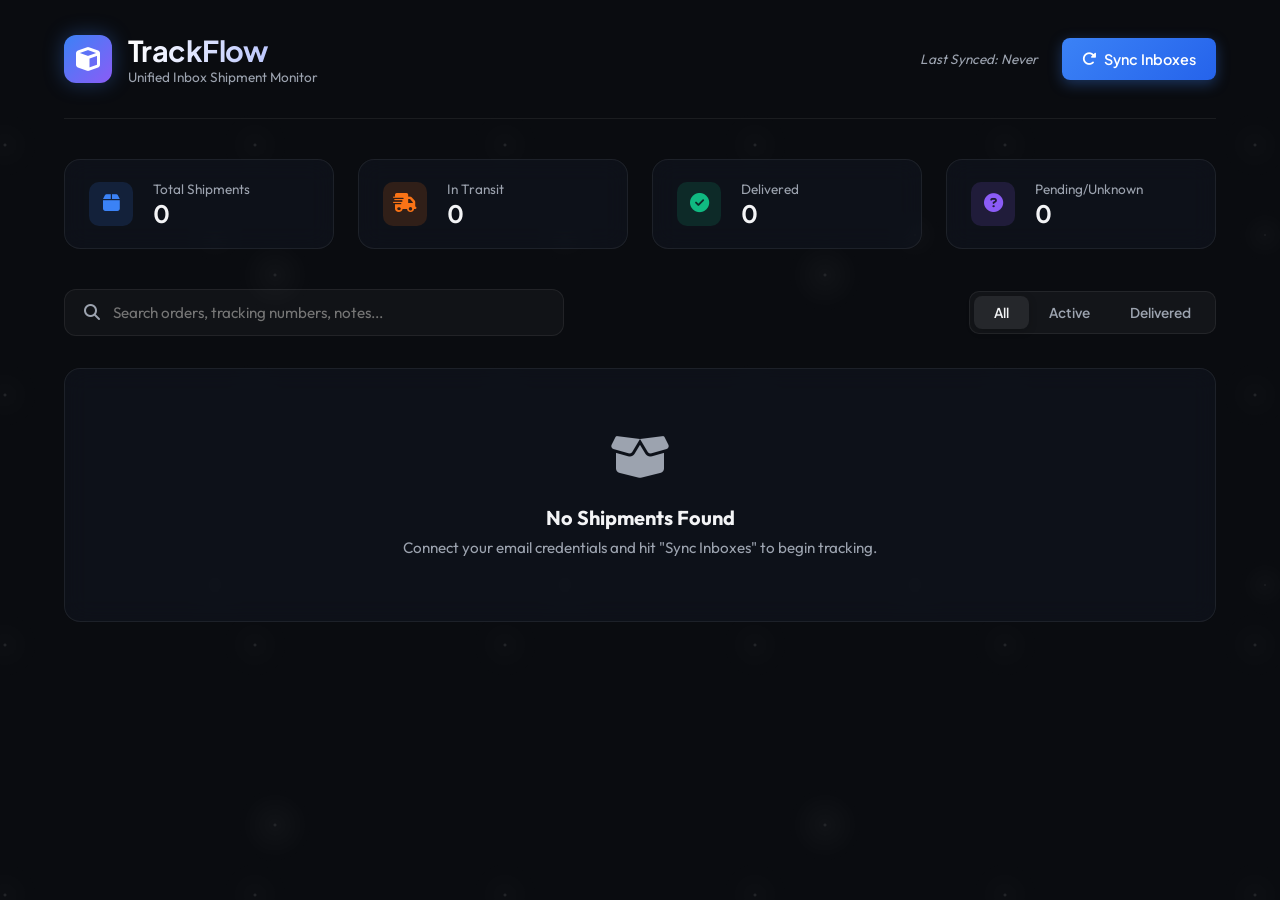
==== index.html @ 69790355 "Initial commit - TrackFlow shipment monitor" ====
<!DOCTYPE html>
<html lang="en">
<head>
    <meta charset="UTF-8">
    <meta name="viewport" content="width=device-width, initial-scale=1.0">
    <title>Shipment Status Tracker</title>
    <!-- Google Fonts -->
    <link rel="preconnect" href="https://fonts.googleapis.com">
    <link rel="preconnect" href="https://fonts.gstatic.com" crossorigin>
    <link href="https://fonts.googleapis.com/css2?family=Outfit:wght@300;400;500;600;700&family=Plus+Jakarta+Sans:wght@300;400;500;600;700&display=swap" rel="stylesheet">
    <!-- FontAwesome Icons -->
    <link rel="stylesheet" href="https://cdnjs.cloudflare.com/ajax/libs/font-awesome/6.4.0/css/all.min.css">
    <link rel="stylesheet" href="style.css">
</head>
<body>
    <div class="stars"></div>
    <div class="container">
        <!-- Header -->
        <header>
            <div class="logo-area">
                <div class="logo-icon"><i class="fa-solid fa-cube"></i></div>
                <div>
                    <h1>TrackFlow</h1>
                    <p class="subtitle">Unified Inbox Shipment Monitor</p>
                </div>
            </div>
            
            <div class="sync-controls">
                <span class="last-sync" id="last-sync-time">Last Synced: Never</span>
                <button id="btn-sync" class="btn btn-primary">
                    <i class="fa-solid fa-rotate-right" id="sync-icon"></i>
                    <span>Sync Inboxes</span>
                </button>
            </div>
        </header>

        <!-- Stats Overview -->
        <section class="stats-grid">
            <div class="stat-card" data-filter="all">
                <div class="stat-icon-wrapper blue"><i class="fa-solid fa-box"></i></div>
                <div class="stat-info">
                    <span class="stat-label">Total Shipments</span>
                    <span class="stat-value" id="stat-total">0</span>
                </div>
            </div>
            <div class="stat-card" data-filter="In Transit">
                <div class="stat-icon-wrapper orange"><i class="fa-solid fa-truck-fast"></i></div>
                <div class="stat-info">
                    <span class="stat-label">In Transit</span>
                    <span class="stat-value" id="stat-transit">0</span>
                </div>
            </div>
            <div class="stat-card" data-filter="Delivered">
                <div class="stat-icon-wrapper green"><i class="fa-solid fa-circle-check"></i></div>
                <div class="stat-info">
                    <span class="stat-label">Delivered</span>
                    <span class="stat-value" id="stat-delivered">0</span>
                </div>
            </div>
            <div class="stat-card" data-filter="Unknown">
                <div class="stat-icon-wrapper purple"><i class="fa-solid fa-circle-question"></i></div>
                <div class="stat-info">
                    <span class="stat-label">Pending/Unknown</span>
                    <span class="stat-value" id="stat-pending">0</span>
                </div>
            </div>
        </section>

        <!-- Filter and Search Bar -->
        <section class="controls-bar">
            <div class="search-box">
                <i class="fa-solid fa-magnifying-glass"></i>
                <input type="text" id="search-input" placeholder="Search orders, tracking numbers, notes...">
            </div>
            <div class="filter-group">
                <button class="filter-btn active" data-filter="all">All</button>
                <button class="filter-btn" data-filter="In Transit">Active</button>
                <button class="filter-btn" data-filter="Delivered">Delivered</button>
            </div>
        </section>

        <!-- Shipments Container -->
        <main class="shipments-wrapper">
            <div class="loading-state" id="loading-spinner" style="display: none;">
                <div class="spinner"></div>
                <p>Scanning Gmail and Outlook inboxes...</p>
            </div>
            
            <div class="empty-state" id="empty-message">
                <i class="fa-solid fa-box-open"></i>
                <h3>No Shipments Found</h3>
                <p>Connect your email credentials and hit "Sync Inboxes" to begin tracking.</p>
            </div>
            
            <div class="shipments-grid" id="shipments-list">
                <!-- Cards injected by JS -->
            </div>
        </main>
    </div>

    <!-- Edit Modal -->
    <div class="modal-overlay" id="edit-modal">
        <div class="modal">
            <div class="modal-header">
                <h2>Edit Shipment Details</h2>
                <button class="modal-close" id="modal-close-btn">&times;</button>
            </div>
            <form id="edit-form">
                <input type="hidden" id="edit-store">
                <input type="hidden" id="edit-order-id">
                <input type="hidden" id="edit-tracking">
                
                <div class="form-group">
                    <label for="edit-carrier">Courier / Carrier</label>
                    <input type="text" id="edit-carrier" placeholder="e.g. USPS, DHL, Cainiao">
                </div>
                <div class="form-group">
                    <label for="edit-phone">Recipient Phone Number</label>
                    <input type="text" id="edit-phone" placeholder="Saved for last-mile search requirements">
                </div>
                <div class="form-group">
                    <label for="edit-notes">Custom Notes</label>
                    <textarea id="edit-notes" rows="3" placeholder="Add custom notes about this order..."></textarea>
                </div>
                <div class="modal-actions">
                    <button type="button" class="btn btn-secondary" id="modal-cancel-btn">Cancel</button>
                    <button type="submit" class="btn btn-primary">Save Changes</button>
                </div>
            </form>
        </div>
    </div>
    
    <script src="app.js"></script>
</body>
</html>
---- style.css ----
/* --- Design Tokens & Base --- */
:root {
    --bg-dark: #0a0c10;
    --bg-card: rgba(18, 22, 33, 0.55);
    --bg-card-hover: rgba(26, 32, 48, 0.75);
    --accent-blue: #3b82f6;
    --accent-blue-glow: rgba(59, 130, 246, 0.35);
    --accent-orange: #f97316;
    --accent-orange-glow: rgba(249, 115, 22, 0.35);
    --accent-green: #10b981;
    --accent-green-glow: rgba(16, 185, 129, 0.35);
    --accent-purple: #8b5cf6;
    --accent-purple-glow: rgba(139, 92, 246, 0.35);
    --text-primary: #f3f4f6;
    --text-secondary: #9ca3af;
    --border-color: rgba(255, 255, 255, 0.07);
    --glass-blur: blur(12px);
    --font-primary: 'Outfit', sans-serif;
    --font-secondary: 'Plus Jakarta Sans', sans-serif;
}

* {
    box-sizing: border-box;
    margin: 0;
    padding: 0;
}

body {
    background-color: var(--bg-dark);
    color: var(--text-primary);
    font-family: var(--font-primary);
    overflow-x: hidden;
    min-height: 100vh;
    position: relative;
}

/* Subtle background stars effect */
.stars {
    position: fixed;
    top: 0;
    left: 0;
    width: 100%;
    height: 100%;
    z-index: -1;
    background-image: 
        radial-gradient(white, rgba(255,255,255,.2) 2px, transparent 40px),
        radial-gradient(white, rgba(255,255,255,.15) 1px, transparent 30px),
        radial-gradient(white, rgba(255,255,255,.1) 2px, transparent 40px);
    background-size: 550px 550px, 350px 350px, 250px 250px;
    background-position: 0 0, 40px 60px, 130px 270px;
    opacity: 0.15;
}

.container {
    max-width: 1200px;
    margin: 0 auto;
    padding: 2rem 1.5rem;
    position: relative;
    z-index: 1;
}

/* --- Header --- */
header {
    display: flex;
    justify-content: space-between;
    align-items: center;
    padding-bottom: 2rem;
    border-bottom: 1px solid var(--border-color);
    margin-bottom: 2.5rem;
}

.logo-area {
    display: flex;
    align-items: center;
    gap: 1rem;
}

.logo-icon {
    width: 48px;
    height: 48px;
    border-radius: 12px;
    background: linear-gradient(135deg, var(--accent-blue), var(--accent-purple));
    display: flex;
    align-items: center;
    justify-content: center;
    font-size: 1.5rem;
    color: #fff;
    box-shadow: 0 0 20px var(--accent-blue-glow);
}

header h1 {
    font-family: var(--font-secondary);
    font-size: 1.8rem;
    font-weight: 700;
    letter-spacing: -0.02em;
    background: linear-gradient(to right, #fff, #a5b4fc);
    -webkit-background-clip: text;
    -webkit-text-fill-color: transparent;
}

header .subtitle {
    font-size: 0.85rem;
    color: var(--text-secondary);
}

.sync-controls {
    display: flex;
    align-items: center;
    gap: 1.5rem;
}

.last-sync {
    font-size: 0.85rem;
    color: var(--text-secondary);
    font-style: italic;
}

/* --- Buttons --- */
.btn {
    display: inline-flex;
    align-items: center;
    gap: 0.5rem;
    padding: 0.75rem 1.25rem;
    border-radius: 8px;
    font-family: var(--font-secondary);
    font-weight: 600;
    font-size: 0.9rem;
    cursor: pointer;
    transition: all 0.3s cubic-bezier(0.4, 0, 0.2, 1);
    border: none;
}

.btn-primary {
    background: linear-gradient(135deg, var(--accent-blue), #2563eb);
    color: #fff;
    box-shadow: 0 4px 14px var(--accent-blue-glow);
}

.btn-primary:hover {
    transform: translateY(-2px);
    box-shadow: 0 6px 20px rgba(59, 130, 246, 0.5);
}

.btn-secondary {
    background: rgba(255, 255, 255, 0.08);
    color: var(--text-primary);
    border: 1px solid var(--border-color);
}

.btn-secondary:hover {
    background: rgba(255, 255, 255, 0.15);
}

/* --- Stats Grid --- */
.stats-grid {
    display: grid;
    grid-template-columns: repeat(auto-fit, minmax(220px, 1fr));
    gap: 1.5rem;
    margin-bottom: 2.5rem;
}

.stat-card {
    background: var(--bg-card);
    backdrop-filter: var(--glass-blur);
    border: 1px solid var(--border-color);
    padding: 1.25rem 1.5rem;
    border-radius: 16px;
    display: flex;
    align-items: center;
    gap: 1.25rem;
    transition: all 0.3s ease;
    cursor: pointer;
}

.stat-card:hover {
    background: var(--bg-card-hover);
    transform: translateY(-3px);
    border-color: rgba(255, 255, 255, 0.15);
}

.stat-icon-wrapper {
    width: 44px;
    height: 44px;
    border-radius: 10px;
    display: flex;
    align-items: center;
    justify-content: center;
    font-size: 1.2rem;
}

.stat-icon-wrapper.blue { background: rgba(59, 130, 246, 0.15); color: var(--accent-blue); }
.stat-icon-wrapper.orange { background: rgba(249, 115, 22, 0.15); color: var(--accent-orange); }
.stat-icon-wrapper.green { background: rgba(16, 185, 129, 0.15); color: var(--accent-green); }
.stat-icon-wrapper.purple { background: rgba(139, 92, 246, 0.15); color: var(--accent-purple); }

.stat-info {
    display: flex;
    flex-direction: column;
}

.stat-label {
    font-size: 0.85rem;
    color: var(--text-secondary);
}

.stat-value {
    font-size: 1.5rem;
    font-weight: 700;
    font-family: var(--font-secondary);
}

/* --- Controls Bar --- */
.controls-bar {
    display: flex;
    justify-content: space-between;
    align-items: center;
    gap: 1.5rem;
    margin-bottom: 2rem;
    flex-wrap: wrap;
}

.search-box {
    position: relative;
    flex-grow: 1;
    max-width: 500px;
}

.search-box i {
    position: absolute;
    left: 1.25rem;
    top: 50%;
    transform: translateY(-50%);
    color: var(--text-secondary);
}

.search-box input {
    width: 100%;
    padding: 0.8rem 1.25rem 0.8rem 3rem;
    border-radius: 12px;
    border: 1px solid var(--border-color);
    background: rgba(255, 255, 255, 0.03);
    color: var(--text-primary);
    font-family: var(--font-primary);
    font-size: 0.95rem;
    transition: all 0.3s ease;
}

.search-box input:focus {
    outline: none;
    border-color: var(--accent-blue);
    box-shadow: 0 0 10px var(--accent-blue-glow);
    background: rgba(255, 255, 255, 0.05);
}

.filter-group {
    display: flex;
    background: rgba(255, 255, 255, 0.04);
    padding: 4px;
    border-radius: 10px;
    border: 1px solid var(--border-color);
}

.filter-btn {
    padding: 0.5rem 1.25rem;
    border-radius: 8px;
    border: none;
    background: transparent;
    color: var(--text-secondary);
    font-family: var(--font-secondary);
    font-weight: 600;
    font-size: 0.85rem;
    cursor: pointer;
    transition: all 0.2s ease;
}

.filter-btn.active {
    background: rgba(255, 255, 255, 0.08);
    color: var(--text-primary);
    box-shadow: 0 2px 8px rgba(0,0,0,0.2);
}

/* --- Shipments Wrapper --- */
.shipments-wrapper {
    position: relative;
    min-height: 250px;
}

/* Loading & Empty States */
.loading-state, .empty-state {
    text-align: center;
    padding: 4rem 2rem;
    background: var(--bg-card);
    border-radius: 16px;
    border: 1px solid var(--border-color);
    backdrop-filter: var(--glass-blur);
}

.spinner {
    width: 48px;
    height: 48px;
    border: 4px solid rgba(255,255,255,0.1);
    border-top-color: var(--accent-blue);
    border-radius: 50%;
    animation: spin 1s infinite linear;
    margin: 0 auto 1.5rem;
}

.empty-state i {
    font-size: 3rem;
    color: var(--text-secondary);
    margin-bottom: 1.5rem;
}

.empty-state h3 {
    font-size: 1.25rem;
    margin-bottom: 0.5rem;
}

.empty-state p {
    color: var(--text-secondary);
    font-size: 0.95rem;
}

/* --- Shipments Grid & Cards --- */
.shipments-grid {
    display: grid;
    grid-template-columns: repeat(auto-fill, minmax(340px, 1fr));
    gap: 1.5rem;
}

.shipment-card {
    background: var(--bg-card);
    backdrop-filter: var(--glass-blur);
    border: 1px solid var(--border-color);
    border-radius: 16px;
    padding: 1.5rem;
    position: relative;
    display: flex;
    flex-direction: column;
    justify-content: space-between;
    transition: all 0.3s cubic-bezier(0.4, 0, 0.2, 1);
    overflow: hidden;
}

.shipment-card:hover {
    background: var(--bg-card-hover);
    transform: translateY(-4px);
    border-color: rgba(255, 255, 255, 0.15);
    box-shadow: 0 10px 30px rgba(0,0,0,0.3);
}

/* Glowing side-strip based on status */
.shipment-card::before {
    content: '';
    position: absolute;
    left: 0;
    top: 0;
    height: 100%;
    width: 4px;
    background: var(--accent-purple);
}

.shipment-card.status-delivered::before { background: var(--accent-green); }
.shipment-card.status-intransit::before { background: var(--accent-blue); }
.shipment-card.status-pending::before { background: var(--accent-orange); }

.card-header {
    display: flex;
    justify-content: space-between;
    align-items: flex-start;
    margin-bottom: 1rem;
}

.store-badge {
    padding: 0.3rem 0.75rem;
    border-radius: 6px;
    font-size: 0.75rem;
    font-weight: 700;
    text-transform: uppercase;
    letter-spacing: 0.05em;
}

.store-badge.amazon {
    background: rgba(249, 115, 22, 0.15);
    color: #ff9900;
    border: 1px solid rgba(249, 115, 22, 0.3);
}

.store-badge.aliexpress {
    background: rgba(239, 68, 68, 0.15);
    color: #e62e04;
    border: 1px solid rgba(239, 68, 68, 0.3);
}

.store-badge.unknown {
    background: rgba(255, 255, 255, 0.05);
    color: var(--text-secondary);
}

.status-badge {
    padding: 0.3rem 0.75rem;
    border-radius: 20px;
    font-size: 0.75rem;
    font-weight: 600;
}

.status-badge.delivered { background: rgba(16, 185, 129, 0.12); color: var(--accent-green); border: 1px solid rgba(16, 185, 129, 0.2); }
.status-badge.intransit { background: rgba(59, 130, 246, 0.12); color: var(--accent-blue); border: 1px solid rgba(59, 130, 246, 0.2); }
.status-badge.pending { background: rgba(249, 115, 22, 0.12); color: var(--accent-orange); border: 1px solid rgba(249, 115, 22, 0.2); }

.order-title {
    font-size: 1.05rem;
    font-weight: 600;
    margin-bottom: 0.35rem;
    white-space: nowrap;
    overflow: hidden;
    text-overflow: ellipsis;
    color: #fff;
}

.meta-row {
    font-size: 0.85rem;
    color: var(--text-secondary);
    margin-bottom: 0.75rem;
    display: flex;
    align-items: center;
    gap: 0.5rem;
    flex-wrap: wrap;
}

.tracking-pill {
    display: inline-flex;
    align-items: center;
    gap: 0.35rem;
    background: rgba(255, 255, 255, 0.05);
    padding: 0.2rem 0.5rem;
    border-radius: 6px;
    font-family: monospace;
    font-size: 0.8rem;
    border: 1px solid rgba(255, 255, 255, 0.03);
}

.tracking-pill i {
    cursor: pointer;
    transition: color 0.2s;
}

.tracking-pill i:hover {
    color: #fff;
}

.status-details {
    background: rgba(0, 0, 0, 0.2);
    border-radius: 8px;
    padding: 0.75rem;
    font-size: 0.85rem;
    color: var(--text-secondary);
    margin-bottom: 1rem;
    border-left: 2px solid rgba(255,255,255,0.1);
    min-height: 50px;
    display: flex;
    flex-direction: column;
    justify-content: center;
}

.card-footer {
    display: flex;
    justify-content: space-between;
    align-items: center;
    border-top: 1px solid var(--border-color);
    padding-top: 0.75rem;
    margin-top: auto;
}

.phone-notes {
    font-size: 0.8rem;
    color: var(--text-secondary);
}

.phone-notes span {
    display: block;
    max-width: 180px;
    white-space: nowrap;
    overflow: hidden;
    text-overflow: ellipsis;
}

.action-row {
    display: flex;
    gap: 0.75rem;
}

.btn-icon {
    width: 32px;
    height: 32px;
    border-radius: 8px;
    display: flex;
    align-items: center;
    justify-content: center;
    background: rgba(255, 255, 255, 0.04);
    border: 1px solid var(--border-color);
    color: var(--text-secondary);
    cursor: pointer;
    transition: all 0.2s ease;
}

.btn-icon:hover {
    background: rgba(255, 255, 255, 0.1);
    color: #fff;
}

.btn-track-link {
    background: rgba(59, 130, 246, 0.1);
    border: 1px solid rgba(59, 130, 246, 0.2);
    color: var(--accent-blue);
}

.btn-track-link:hover {
    background: var(--accent-blue);
    color: #fff;
}

/* --- Modal Overlay --- */
.modal-overlay {
    position: fixed;
    top: 0;
    left: 0;
    width: 100%;
    height: 100%;
    background: rgba(0, 0, 0, 0.7);
    backdrop-filter: blur(5px);
    display: flex;
    align-items: center;
    justify-content: center;
    z-index: 1000;
    opacity: 0;
    pointer-events: none;
    transition: opacity 0.3s ease;
}

.modal-overlay.active {
    opacity: 1;
    pointer-events: auto;
}

.modal {
    background: #111520;
    border: 1px solid var(--border-color);
    border-radius: 16px;
    width: 100%;
    max-width: 480px;
    padding: 1.5rem;
    box-shadow: 0 20px 50px rgba(0,0,0,0.5);
    transform: translateY(20px);
    transition: transform 0.3s ease;
}

.modal-overlay.active .modal {
    transform: translateY(0);
}

.modal-header {
    display: flex;
    justify-content: space-between;
    align-items: center;
    margin-bottom: 1.5rem;
}

.modal-close {
    background: transparent;
    border: none;
    color: var(--text-secondary);
    font-size: 1.5rem;
    cursor: pointer;
}

.form-group {
    margin-bottom: 1.25rem;
}

.form-group label {
    display: block;
    font-size: 0.85rem;
    color: var(--text-secondary);
    margin-bottom: 0.5rem;
    font-weight: 500;
}

.form-group input, .form-group textarea {
    width: 100%;
    padding: 0.75rem 1rem;
    background: rgba(255,255,255,0.03);
    border: 1px solid var(--border-color);
    border-radius: 8px;
    color: #fff;
    font-family: var(--font-primary);
    transition: all 0.3s;
}

.form-group input:focus, .form-group textarea:focus {
    outline: none;
    border-color: var(--accent-blue);
    background: rgba(255,255,255,0.05);
}

.modal-actions {
    display: flex;
    justify-content: flex-end;
    gap: 1rem;
    margin-top: 1.75rem;
}

/* --- Animations --- */
@keyframes spin {
    to { transform: rotate(360deg); }
}

.spinning {
    animation: spin 1s infinite linear;
}

/* --- Responsiveness --- */
@media (max-width: 768px) {
    header {
        flex-direction: column;
        align-items: flex-start;
        gap: 1.5rem;
    }
    .sync-controls {
        width: 100%;
        justify-content: space-between;
    }
    .controls-bar {
        flex-direction: column;
        align-items: stretch;
    }
    .search-box {
        max-width: 100%;
    }
}
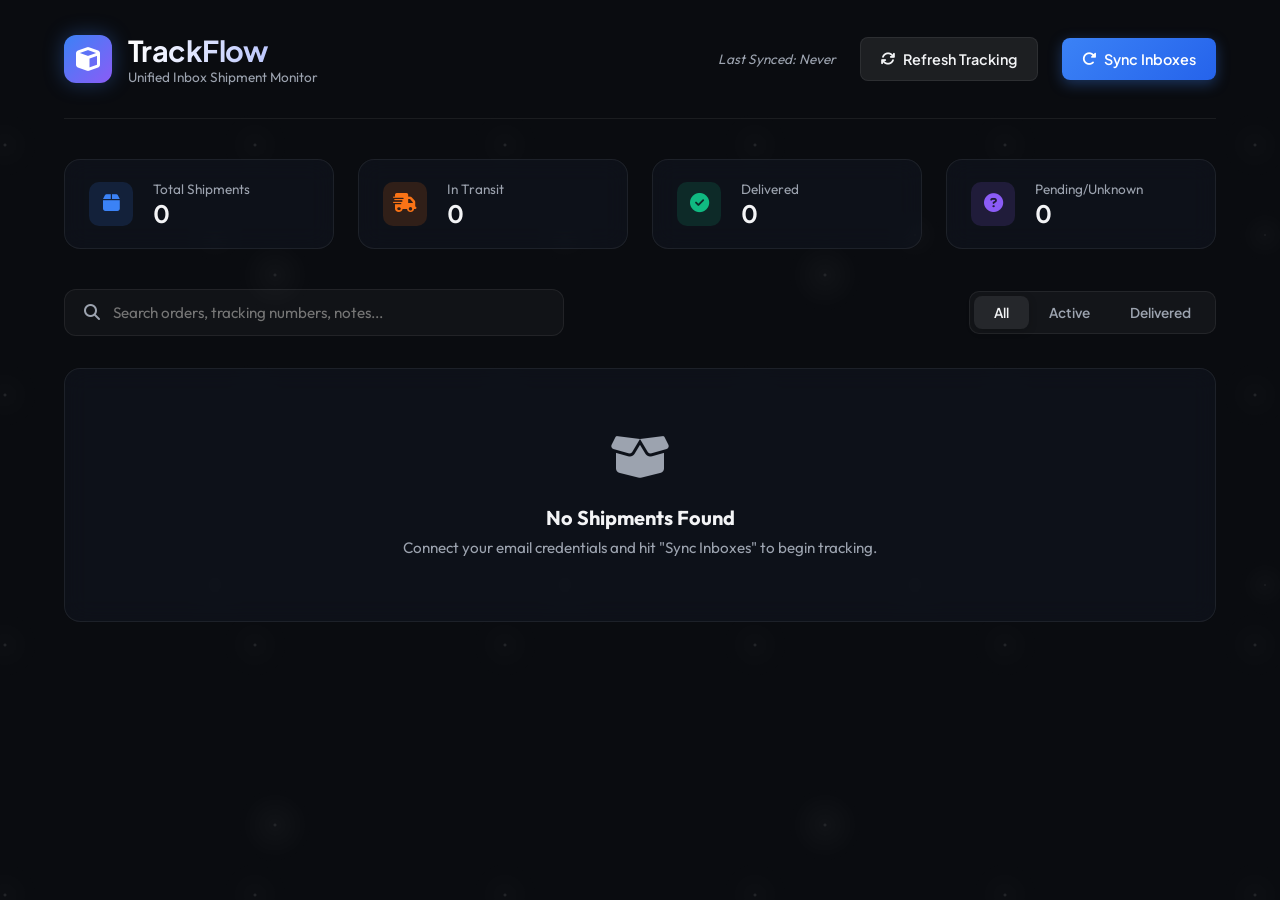
==== commit 8584df9d: "Add Refresh Tracking button to sync only shipping status without parsing inbox" ====
--- a/index.html
+++ b/index.html
@@ -27,6 +27,10 @@
             
             <div class="sync-controls">
                 <span class="last-sync" id="last-sync-time">Last Synced: Never</span>
+                <button id="btn-refresh" class="btn btn-secondary">
+                    <i class="fa-solid fa-arrows-rotate" id="refresh-icon"></i>
+                    <span>Refresh Tracking</span>
+                </button>
                 <button id="btn-sync" class="btn btn-primary">
                     <i class="fa-solid fa-rotate-right" id="sync-icon"></i>
                     <span>Sync Inboxes</span>
@@ -108,7 +112,12 @@
             <form id="edit-form">
                 <input type="hidden" id="edit-store">
                 <input type="hidden" id="edit-order-id">
-                <input type="hidden" id="edit-tracking">
+                <input type="hidden" id="edit-original-tracking">
+                
+                <div class="form-group">
+                    <label for="edit-tracking">Tracking Number</label>
+                    <input type="text" id="edit-tracking" placeholder="Enter tracking code manually">
+                </div>
                 
                 <div class="form-group">
                     <label for="edit-carrier">Courier / Carrier</label>
